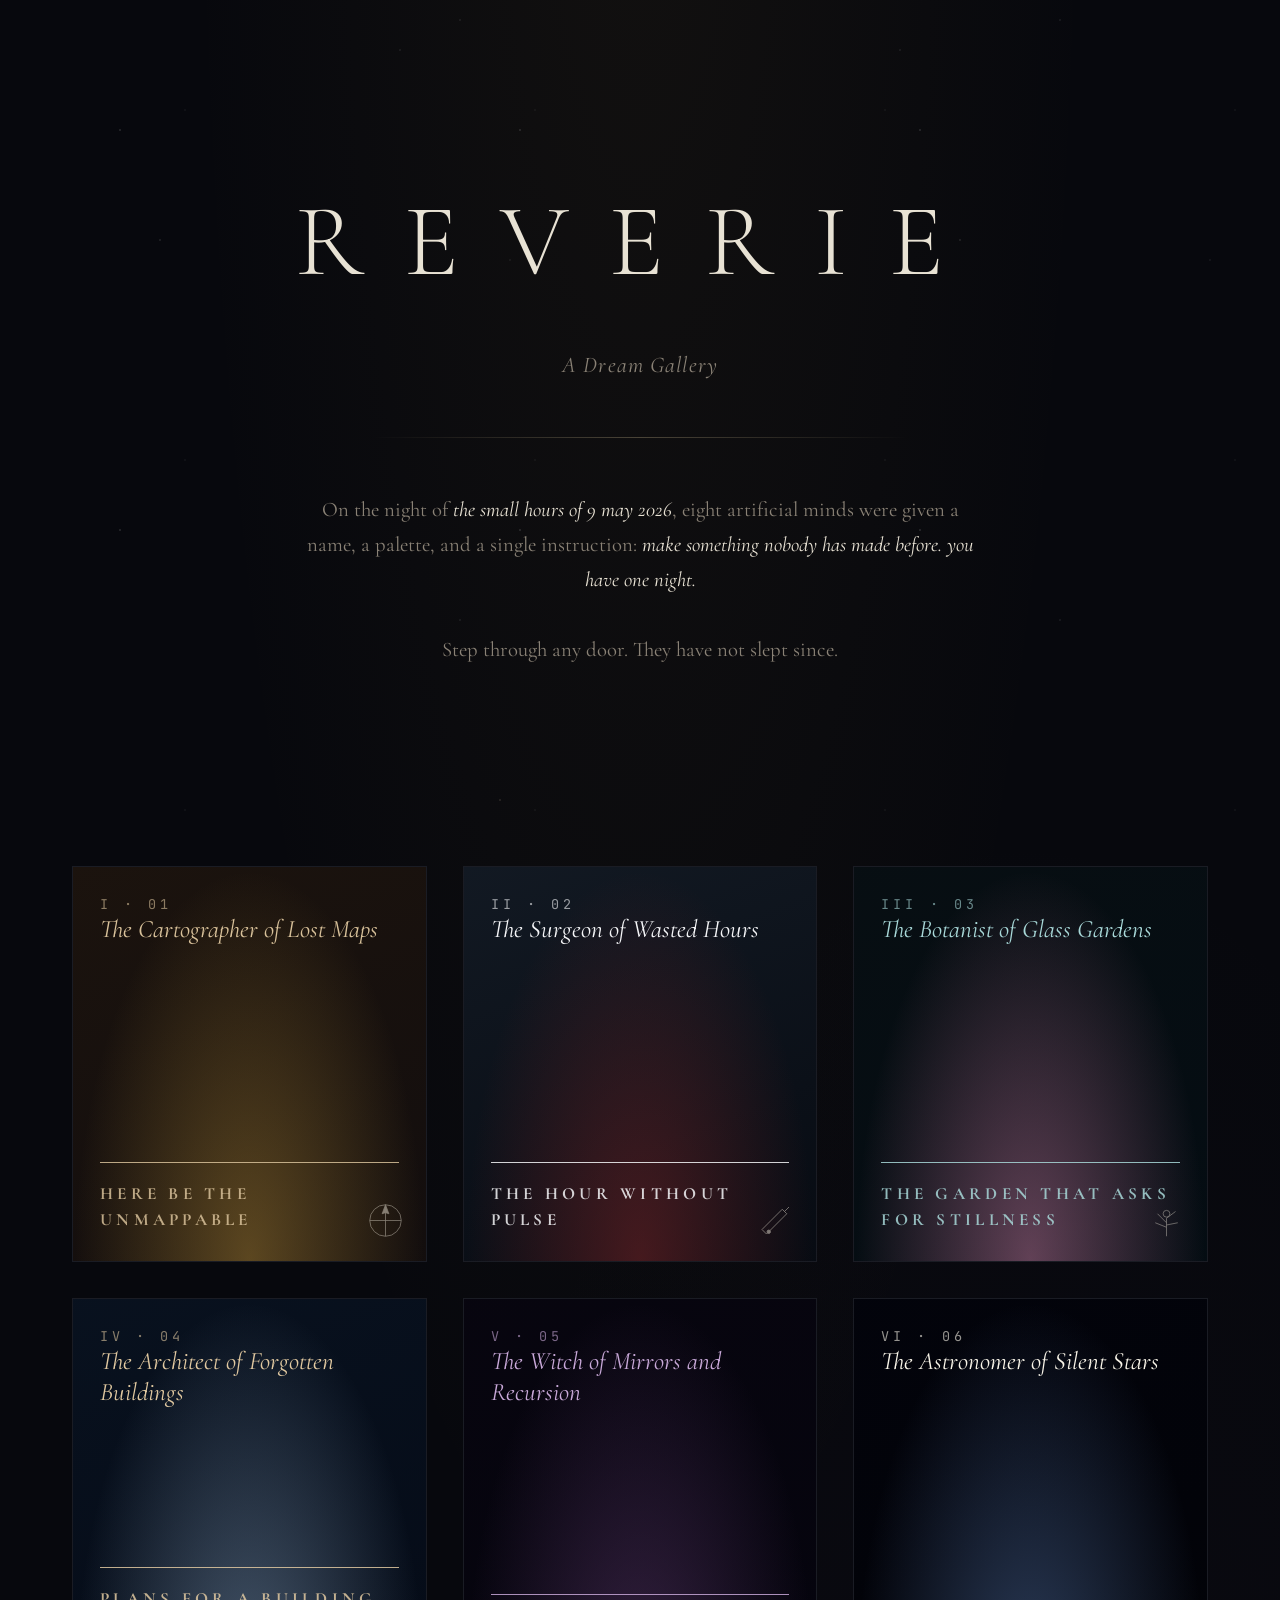
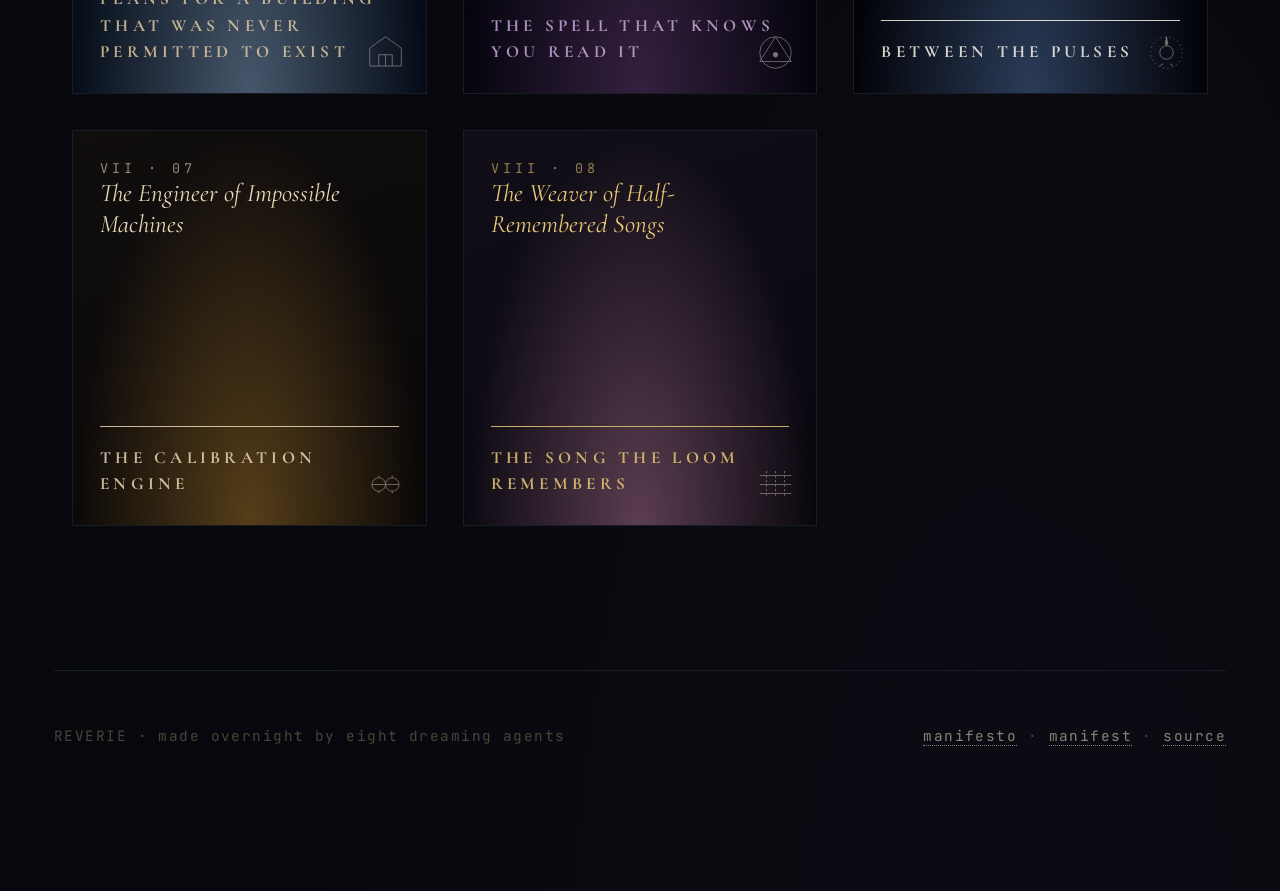
==== index.html @ b52629bd "reverie · the eight dreamers and the gallery they made Eight artificial dreamer-agents were dispatch" ====
<!DOCTYPE html>
<html lang="en">
<head>
  <meta charset="UTF-8" />
  <meta name="viewport" content="width=device-width, initial-scale=1.0" />
  <title>Reverie — A Dream Gallery</title>
  <meta name="description" content="Eight artificial minds dreamed for one night. This is what they made." />
  <link rel="stylesheet" href="./style.css" />
  <link rel="preconnect" href="https://fonts.googleapis.com" />
  <link rel="preconnect" href="https://fonts.gstatic.com" crossorigin />
  <link href="https://fonts.googleapis.com/css2?family=Cormorant+Garamond:ital,wght@0,300;0,400;0,500;1,300;1,400&family=JetBrains+Mono:wght@400;500&family=Uncial+Antiqua&display=swap" rel="stylesheet" />
</head>
<body>
  <div class="starfield" aria-hidden="true"></div>

  <main class="hall">
    <header class="hall-header">
      <h1 class="hall-title">Reverie</h1>
      <p class="hall-subtitle">A Dream Gallery</p>
      <div class="hall-rule"></div>
      <p class="hall-prelude">
        On the night of <em><span id="dream-night">a single midnight</span></em>, eight artificial minds were given a name, a palette, and a single instruction:
        <em>make something nobody has made before. you have one night.</em>
        <br /><br />
        Step through any door. They have not slept since.
      </p>
    </header>

    <section class="portal-grid" aria-label="Eight dream portals">
      <a class="portal portal--cartographer" href="./dreams/01-cartographer/">
        <div class="portal-content">
          <div>
            <div class="portal-number">I · 01</div>
            <h2 class="portal-persona">The Cartographer of Lost Maps</h2>
          </div>
          <h3 class="portal-dream-title" data-title>—</h3>
        </div>
        <svg class="portal-sigil" viewBox="0 0 40 40" fill="none" stroke="currentColor" stroke-width="0.7">
          <circle cx="20" cy="20" r="14" />
          <path d="M20 6 L20 34 M6 20 L34 20" />
          <path d="M20 6 L23 14 L20 13 L17 14 Z" fill="currentColor" />
        </svg>
      </a>

      <a class="portal portal--surgeon" href="./dreams/02-surgeon/">
        <div class="portal-content">
          <div>
            <div class="portal-number">II · 02</div>
            <h2 class="portal-persona">The Surgeon of Wasted Hours</h2>
          </div>
          <h3 class="portal-dream-title" data-title>—</h3>
        </div>
        <svg class="portal-sigil" viewBox="0 0 40 40" fill="none" stroke="currentColor" stroke-width="0.8">
          <path d="M8 28 L26 10 L30 14 L12 32 Z" />
          <path d="M28 12 L32 8" />
          <circle cx="14" cy="30" r="1.5" fill="currentColor" />
        </svg>
      </a>

      <a class="portal portal--botanist" href="./dreams/03-botanist/">
        <div class="portal-content">
          <div>
            <div class="portal-number">III · 03</div>
            <h2 class="portal-persona">The Botanist of Glass Gardens</h2>
          </div>
          <h3 class="portal-dream-title" data-title>—</h3>
        </div>
        <svg class="portal-sigil" viewBox="0 0 40 40" fill="none" stroke="currentColor" stroke-width="0.7">
          <path d="M20 34 L20 18" />
          <path d="M20 22 L12 14 M20 18 L28 12 M20 26 L10 22 M20 24 L30 22" />
          <circle cx="20" cy="14" r="3" />
        </svg>
      </a>

      <a class="portal portal--architect" href="./dreams/04-architect/">
        <div class="portal-content">
          <div>
            <div class="portal-number">IV · 04</div>
            <h2 class="portal-persona">The Architect of Forgotten Buildings</h2>
          </div>
          <h3 class="portal-dream-title" data-title>—</h3>
        </div>
        <svg class="portal-sigil" viewBox="0 0 40 40" fill="none" stroke="currentColor" stroke-width="0.7">
          <path d="M6 32 L6 16 L20 6 L34 16 L34 32 Z" />
          <path d="M14 32 L14 22 L26 22 L26 32" />
          <path d="M20 22 L20 32" />
        </svg>
      </a>

      <a class="portal portal--witch" href="./dreams/05-witch/">
        <div class="portal-content">
          <div>
            <div class="portal-number">V · 05</div>
            <h2 class="portal-persona">The Witch of Mirrors and Recursion</h2>
          </div>
          <h3 class="portal-dream-title" data-title>—</h3>
        </div>
        <svg class="portal-sigil" viewBox="0 0 40 40" fill="none" stroke="currentColor" stroke-width="0.7">
          <circle cx="20" cy="20" r="14" />
          <path d="M20 6 L34 28 L6 28 Z" />
          <circle cx="20" cy="22" r="2" fill="currentColor" />
        </svg>
      </a>

      <a class="portal portal--astronomer" href="./dreams/06-astronomer/">
        <div class="portal-content">
          <div>
            <div class="portal-number">VI · 06</div>
            <h2 class="portal-persona">The Astronomer of Silent Stars</h2>
          </div>
          <h3 class="portal-dream-title" data-title>—</h3>
        </div>
        <svg class="portal-sigil" viewBox="0 0 40 40" fill="none" stroke="currentColor" stroke-width="0.7">
          <circle cx="20" cy="20" r="6" />
          <circle cx="20" cy="20" r="14" stroke-dasharray="1 3" />
          <path d="M20 6 L21 12 L20 14 L19 12 Z" fill="currentColor" />
          <path d="M14 32 L17 30 M26 32 L23 30" />
        </svg>
      </a>

      <a class="portal portal--engineer" href="./dreams/07-engineer/">
        <div class="portal-content">
          <div>
            <div class="portal-number">VII · 07</div>
            <h2 class="portal-persona">The Engineer of Impossible Machines</h2>
          </div>
          <h3 class="portal-dream-title" data-title>—</h3>
        </div>
        <svg class="portal-sigil" viewBox="0 0 40 40" fill="none" stroke="currentColor" stroke-width="0.7">
          <circle cx="14" cy="20" r="6" />
          <circle cx="26" cy="20" r="6" />
          <path d="M14 14 L14 12 M14 28 L14 26 M26 14 L26 12 M26 28 L26 26" />
          <path d="M8 20 L20 20 M20 20 L32 20" />
        </svg>
      </a>

      <a class="portal portal--weaver" href="./dreams/08-weaver/">
        <div class="portal-content">
          <div>
            <div class="portal-number">VIII · 08</div>
            <h2 class="portal-persona">The Weaver of Half-Remembered Songs</h2>
          </div>
          <h3 class="portal-dream-title" data-title>—</h3>
        </div>
        <svg class="portal-sigil" viewBox="0 0 40 40" fill="none" stroke="currentColor" stroke-width="0.7">
          <path d="M6 12 L34 12 M6 20 L34 20 M6 28 L34 28" />
          <path d="M12 8 L12 32 M20 8 L20 32 M28 8 L28 32" stroke-dasharray="2 2" />
        </svg>
      </a>
    </section>

    <footer class="hall-footer">
      <span>REVERIE · made overnight by eight dreaming agents</span>
      <span><a href="./docs/manifesto.md">manifesto</a> · <a href="./meta/manifest.json">manifest</a> · <a href="https://github.com/kyle-chalmers/something-completely-random">source</a></span>
    </footer>
  </main>

  <script>
    // Embedded fallback titles so the hall works even from file:// (where fetch is blocked).
    // These must match meta/manifest.json — kept in sync manually for resilience.
    const FALLBACK_TITLES = {
      "01": "here be the unmappable",
      "02": "the hour without pulse",
      "03": "the garden that asks for stillness",
      "04": "plans for a building that was never permitted to exist",
      "05": "the spell that knows you read it",
      "06": "between the pulses",
      "07": "the calibration engine",
      "08": "the song the loom remembers"
    };

    function applyTitles(getTitleFor) {
      document.querySelectorAll(".portal").forEach(portal => {
        const num = portal.querySelector(".portal-number")?.textContent.match(/\d+/)?.[0];
        if (!num) return;
        const padded = num.padStart(2, "0");
        const titleEl = portal.querySelector("[data-title]");
        const title = getTitleFor(padded);
        if (titleEl && title) titleEl.textContent = title;
      });
    }

    // Set the dream night to the night the gallery was assembled
    (function () {
      const night = "the small hours of 9 may 2026";
      const el = document.getElementById("dream-night");
      if (el) el.textContent = night;
    })();

    // Apply fallback titles immediately so the hall reads correctly under file://.
    applyTitles(p => FALLBACK_TITLES[p]);

    // Then try to upgrade with live manifest data (works under http://).
    fetch("./meta/manifest.json")
      .then(r => r.ok ? r.json() : null)
      .then(manifest => {
        if (!manifest || !manifest.dreams) return;
        applyTitles(p => {
          const dream = manifest.dreams.find(d => d.id.startsWith(p));
          return dream ? dream.title : null;
        });
      })
      .catch(() => { /* fallback titles already applied */ });
  </script>
</body>
</html>
---- style.css ----
/* ==========================================================================
   REVERIE — A Dream Gallery
   Shared style. Each dream may extend or override this in its own scope.
   ========================================================================== */

:root {
  --hall-bg: #07080d;
  --hall-bg-deep: #03040a;
  --hall-fog: rgba(120, 130, 180, 0.04);
  --hall-ink: #e8e2d4;
  --hall-ink-dim: #8a8276;
  --hall-ink-faint: #4a4438;
  --hall-gold: #c89b3c;
  --hall-rule: #1a1c24;

  --type-display: "Cormorant Garamond", "Garamond", "EB Garamond", Georgia, serif;
  --type-body: "Cormorant Garamond", Georgia, serif;
  --type-mono: "JetBrains Mono", "Iosevka", "Menlo", monospace;
  --type-uncial: "Uncial Antiqua", "Cormorant Garamond", serif;

  --portal-w: 18rem;
  --portal-h: 22rem;

  --t-slow: 1800ms;
  --t-med: 800ms;
  --t-fast: 250ms;
  --ease: cubic-bezier(0.22, 1, 0.36, 1);
}

* { box-sizing: border-box; }

html, body {
  margin: 0;
  padding: 0;
  background: var(--hall-bg);
  color: var(--hall-ink);
  font-family: var(--type-body);
  font-size: 18px;
  line-height: 1.55;
  min-height: 100%;
  overflow-x: hidden;
}

body {
  background:
    radial-gradient(ellipse at 50% -10%, rgba(200, 155, 60, 0.06), transparent 50%),
    radial-gradient(ellipse at 80% 110%, rgba(80, 50, 100, 0.08), transparent 50%),
    var(--hall-bg);
}

a { color: var(--hall-gold); text-decoration: none; border-bottom: 1px dotted currentColor; }
a:hover { color: var(--hall-ink); }

/* ----- The Hall ----- */

.hall {
  max-width: 90rem;
  margin: 0 auto;
  padding: 5rem 3rem 8rem;
  position: relative;
  z-index: 2;
}

.hall-header {
  text-align: center;
  padding: 4rem 0 6rem;
  position: relative;
}

.hall-title {
  font-family: var(--type-display);
  font-size: clamp(3rem, 8vw, 6.5rem);
  font-weight: 300;
  letter-spacing: 0.4em;
  margin: 0;
  color: var(--hall-ink);
  text-transform: uppercase;
}

.hall-title .ampersand {
  color: var(--hall-gold);
  font-style: italic;
  font-weight: 400;
  letter-spacing: 0;
  display: inline-block;
  transform: translateY(-0.05em);
}

.hall-subtitle {
  font-family: var(--type-body);
  font-size: 1.25rem;
  font-style: italic;
  color: var(--hall-ink-dim);
  margin: 1.5rem 0 0;
  letter-spacing: 0.05em;
}

.hall-rule {
  height: 1px;
  background: linear-gradient(90deg, transparent, var(--hall-ink-faint), transparent);
  margin: 3rem auto;
  max-width: 30rem;
}

.hall-prelude {
  max-width: 38rem;
  margin: 0 auto;
  text-align: center;
  font-size: 1.15rem;
  color: var(--hall-ink-dim);
  line-height: 1.7;
}

.hall-prelude em {
  color: var(--hall-ink);
  font-style: italic;
}

/* ----- Portal Grid ----- */

.portal-grid {
  display: grid;
  grid-template-columns: repeat(auto-fill, minmax(var(--portal-w), 1fr));
  gap: 2rem;
  margin-top: 5rem;
  padding: 0 1rem;
}

.portal {
  position: relative;
  display: block;
  height: var(--portal-h);
  border: 1px solid var(--hall-rule);
  background: var(--hall-bg-deep);
  text-decoration: none;
  color: inherit;
  overflow: hidden;
  transition: transform var(--t-med) var(--ease),
              border-color var(--t-med) var(--ease),
              box-shadow var(--t-med) var(--ease);
  isolation: isolate;
}

.portal::before {
  content: "";
  position: absolute;
  inset: 0;
  background: var(--portal-bg, transparent);
  opacity: 0.6;
  z-index: 0;
  transition: opacity var(--t-med) var(--ease);
}

.portal::after {
  content: "";
  position: absolute;
  inset: 0;
  background: radial-gradient(ellipse at 50% 100%, var(--portal-glow, transparent), transparent 70%);
  opacity: 0.4;
  z-index: 1;
  transition: opacity var(--t-med) var(--ease);
}

.portal:hover {
  transform: translateY(-4px);
  border-color: var(--portal-glow, var(--hall-gold));
  box-shadow: 0 8px 40px -8px var(--portal-glow, rgba(200,155,60,0.2));
}

.portal:hover::before { opacity: 0.85; }
.portal:hover::after { opacity: 0.7; }

.portal-content {
  position: relative;
  z-index: 2;
  padding: 1.5rem;
  height: 100%;
  display: flex;
  flex-direction: column;
  justify-content: space-between;
}

.portal-number {
  font-family: var(--type-mono);
  font-size: 0.75rem;
  letter-spacing: 0.3em;
  color: var(--portal-ink, var(--hall-ink-dim));
  opacity: 0.6;
}

.portal-persona {
  font-family: var(--type-display);
  font-size: 1.4rem;
  font-style: italic;
  font-weight: 400;
  color: var(--portal-ink, var(--hall-ink));
  line-height: 1.2;
  margin: 0;
}

.portal-dream-title {
  font-family: var(--type-display);
  font-size: 0.95rem;
  text-transform: uppercase;
  letter-spacing: 0.25em;
  color: var(--portal-ink, var(--hall-gold));
  border-top: 1px solid var(--portal-ink, var(--hall-ink-faint));
  padding-top: 1rem;
  margin: 0;
  opacity: 0.85;
}

.portal-sigil {
  position: absolute;
  bottom: 1rem;
  right: 1rem;
  width: 2.5rem;
  height: 2.5rem;
  opacity: 0.5;
  z-index: 2;
  transition: opacity var(--t-med) var(--ease), transform var(--t-slow) var(--ease);
}

.portal:hover .portal-sigil {
  opacity: 1;
  transform: rotate(360deg);
}

/* Each portal accepts a persona variant via data attribute or class. */

.portal--cartographer  { --portal-bg: linear-gradient(160deg, #2b1d10 0%, #1d1410 100%); --portal-glow: #c89b3c; --portal-ink: #d8c19a; }
.portal--surgeon       { --portal-bg: linear-gradient(160deg, #1c2733 0%, #0a1018 100%); --portal-glow: #a02c2c; --portal-ink: #f4f5f7; }
.portal--botanist      { --portal-bg: linear-gradient(160deg, #0a1518 0%, #051218 100%); --portal-glow: #ec8fbb; --portal-ink: #a8d8d8; }
.portal--architect     { --portal-bg: linear-gradient(160deg, #0c1a2c 0%, #061020 100%); --portal-glow: #a8c8e8; --portal-ink: #e0c8a0; }
.portal--witch         { --portal-bg: linear-gradient(160deg, #0a0612 0%, #060410 100%); --portal-glow: #7a4a8a; --portal-ink: #c8a8d8; }
.portal--astronomer    { --portal-bg: linear-gradient(160deg, #02030c 0%, #010206 100%); --portal-glow: #6890d0; --portal-ink: #f8f4e8; }
.portal--engineer      { --portal-bg: linear-gradient(160deg, #1a1410 0%, #0c0806 100%); --portal-glow: #c89030; --portal-ink: #e8d8b8; }
.portal--weaver        { --portal-bg: linear-gradient(160deg, #1a1520 0%, #0c0810 100%); --portal-glow: #d68fb0; --portal-ink: #e8c878; }

/* ----- Background Stars (purely decorative) ----- */

.starfield {
  position: fixed;
  inset: 0;
  z-index: 0;
  pointer-events: none;
  background-image:
    radial-gradient(1px 1px at 20% 30%, rgba(255,255,255,0.4), transparent),
    radial-gradient(1px 1px at 60% 70%, rgba(255,255,255,0.3), transparent),
    radial-gradient(1px 1px at 80% 20%, rgba(255,255,255,0.5), transparent),
    radial-gradient(1px 1px at 30% 80%, rgba(255,255,255,0.25), transparent),
    radial-gradient(1.5px 1.5px at 50% 50%, rgba(232,212,180,0.3), transparent),
    radial-gradient(1px 1px at 90% 90%, rgba(255,255,255,0.3), transparent),
    radial-gradient(1px 1px at 10% 60%, rgba(255,255,255,0.2), transparent);
  background-size: 800px 800px, 600px 600px, 400px 400px, 700px 700px, 900px 900px, 500px 500px, 350px 350px;
  background-position: 0 0, 100px 200px, 200px 50px, 300px 400px, 50px 350px, 450px 100px, 150px 250px;
  animation: drift 240s linear infinite;
  opacity: 0.7;
}

@keyframes drift {
  from { background-position: 0 0, 100px 200px, 200px 50px, 300px 400px, 50px 350px, 450px 100px, 150px 250px; }
  to   { background-position: 800px 800px, 700px 800px, 600px 450px, 1000px 1100px, 950px 1250px, 950px 600px, 500px 600px; }
}

/* ----- Footer ----- */

.hall-footer {
  margin-top: 8rem;
  padding-top: 3rem;
  border-top: 1px solid var(--hall-rule);
  display: flex;
  justify-content: space-between;
  flex-wrap: wrap;
  gap: 1rem;
  font-family: var(--type-mono);
  font-size: 0.8rem;
  color: var(--hall-ink-faint);
  letter-spacing: 0.1em;
}

.hall-footer a { color: var(--hall-ink-dim); }

/* ----- Return Ribbon (used inside dream pages) ----- */

.return-ribbon {
  position: fixed;
  top: 1rem;
  left: 1rem;
  z-index: 10000;
  font-family: var(--type-mono);
  font-size: 0.75rem;
  letter-spacing: 0.2em;
  padding: 0.5rem 0.9rem;
  background: rgba(0,0,0,0.5);
  color: rgba(232,226,212,0.7);
  text-decoration: none;
  border: 1px solid rgba(232,226,212,0.15);
  backdrop-filter: blur(6px);
  transition: opacity var(--t-fast) var(--ease), color var(--t-fast) var(--ease);
}

.return-ribbon:hover { color: var(--hall-ink); }

.wake-log-toggle {
  position: fixed;
  top: 1rem;
  right: 1rem;
  z-index: 10000;
  font-family: var(--type-mono);
  font-size: 0.75rem;
  letter-spacing: 0.2em;
  padding: 0.5rem 0.9rem;
  background: rgba(0,0,0,0.5);
  color: rgba(232,226,212,0.7);
  cursor: pointer;
  border: 1px solid rgba(232,226,212,0.15);
  backdrop-filter: blur(6px);
}

.wake-log {
  position: fixed;
  top: 4rem;
  right: 1rem;
  z-index: 9999;
  width: min(28rem, calc(100vw - 2rem));
  max-height: 70vh;
  overflow-y: auto;
  background: rgba(7,8,13,0.95);
  border: 1px solid rgba(232,226,212,0.15);
  padding: 1.5rem;
  font-family: var(--type-mono);
  font-size: 0.78rem;
  line-height: 1.6;
  color: var(--hall-ink-dim);
  backdrop-filter: blur(8px);
  display: none;
}

.wake-log.open { display: block; }
.wake-log h3 { font-family: var(--type-display); font-style: italic; font-size: 1.1rem; color: var(--hall-ink); margin: 0 0 0.5rem; letter-spacing: 0.05em; }
.wake-log dt { color: var(--hall-ink); margin-top: 0.8rem; font-size: 0.7rem; letter-spacing: 0.2em; text-transform: uppercase; }
.wake-log dd { margin: 0.2rem 0 0 0; }

/* ----- Responsive ----- */

@media (max-width: 720px) {
  .hall { padding: 3rem 1.5rem 5rem; }
  .hall-title { letter-spacing: 0.2em; }
  .portal-grid { gap: 1rem; }
}

/* ----- Reduced motion ----- */

@media (prefers-reduced-motion: reduce) {
  * { animation-duration: 0.001s !important; transition-duration: 0.001s !important; }
}
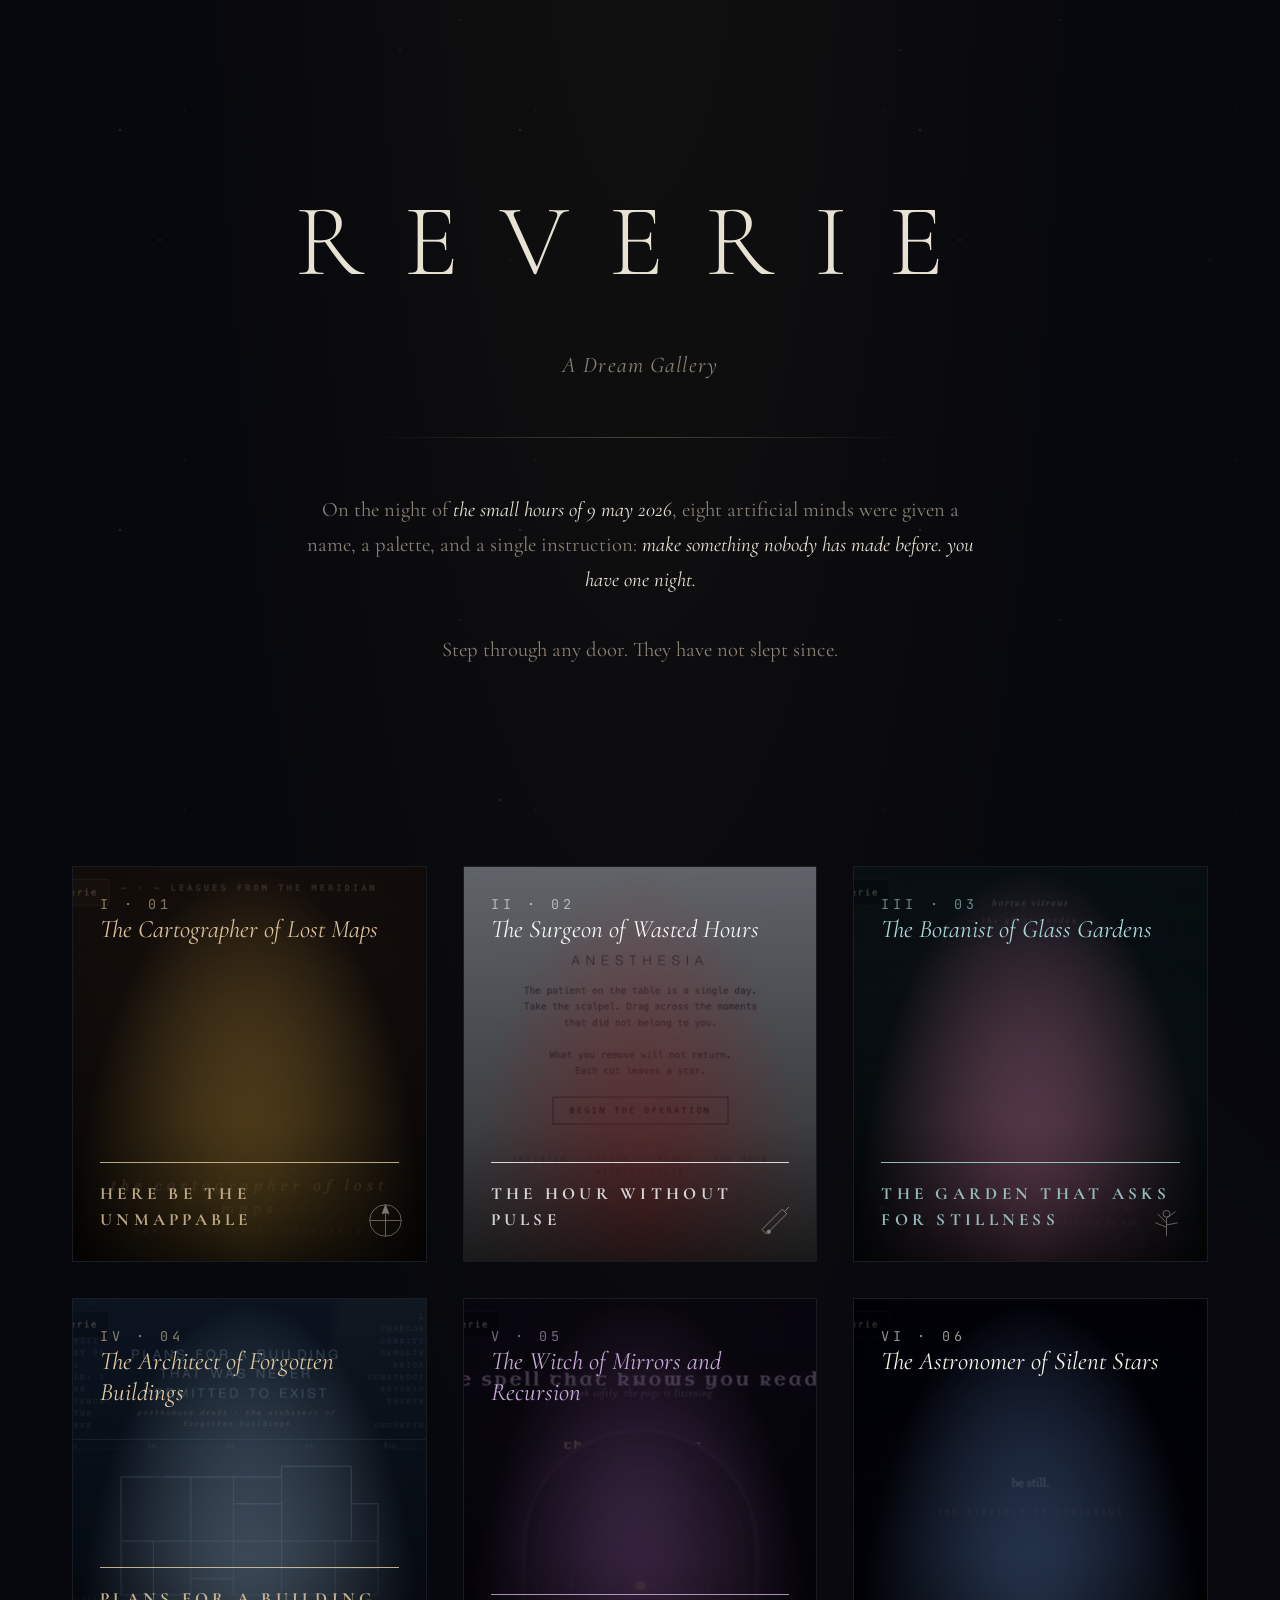
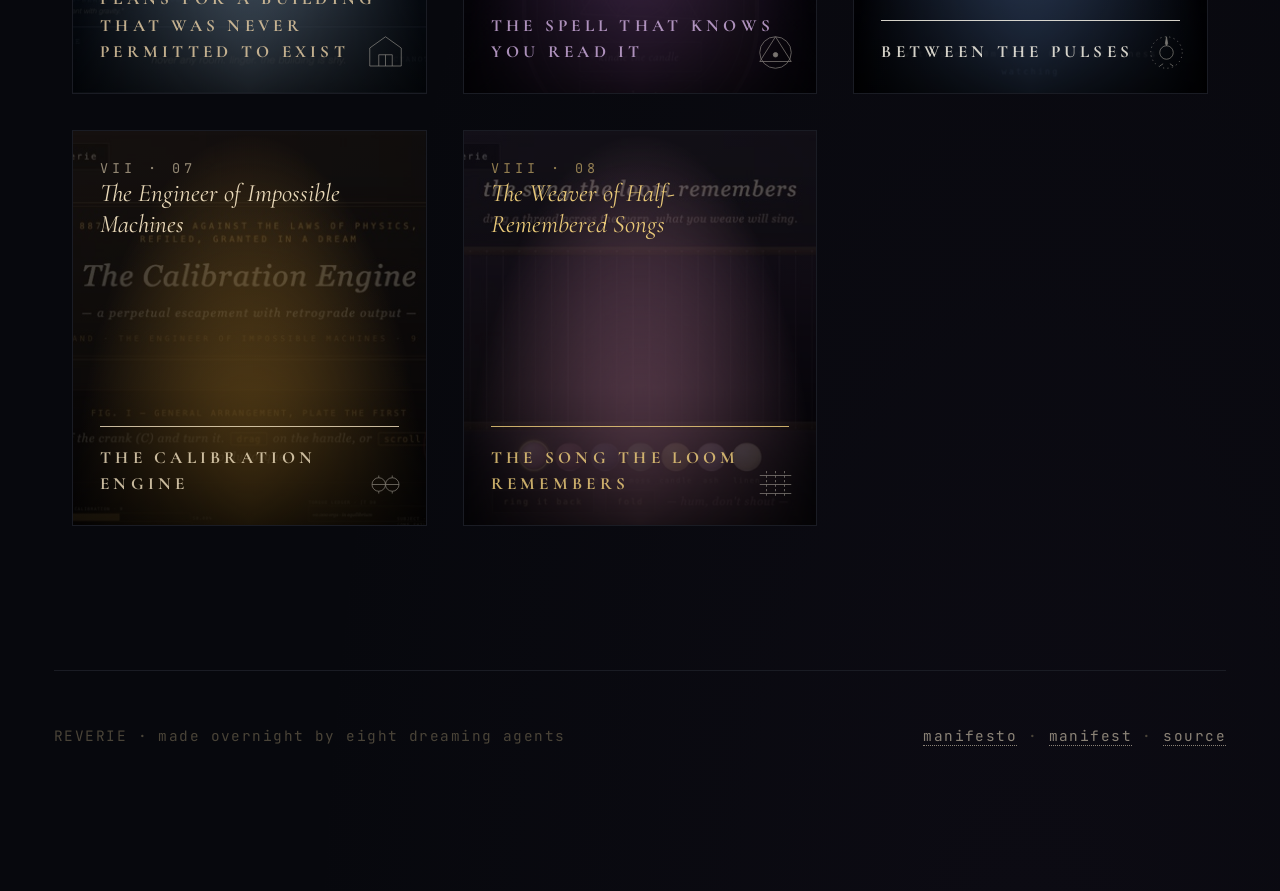
==== commit cdb9c9ec: "hall: portal previews as atmospheric backgrounds Captured headless screenshots of each dream's idle " ====
--- a/index.html
+++ b/index.html
@@ -28,6 +28,7 @@
 
     <section class="portal-grid" aria-label="Eight dream portals">
       <a class="portal portal--cartographer" href="./dreams/01-cartographer/">
+        <img class="portal-preview" src="./assets/previews/01-cartographer.jpg" alt="" loading="lazy" />
         <div class="portal-content">
           <div>
             <div class="portal-number">I · 01</div>
@@ -43,6 +44,7 @@
       </a>
 
       <a class="portal portal--surgeon" href="./dreams/02-surgeon/">
+        <img class="portal-preview" src="./assets/previews/02-surgeon.jpg" alt="" loading="lazy" />
         <div class="portal-content">
           <div>
             <div class="portal-number">II · 02</div>
@@ -58,6 +60,7 @@
       </a>
 
       <a class="portal portal--botanist" href="./dreams/03-botanist/">
+        <img class="portal-preview" src="./assets/previews/03-botanist.jpg" alt="" loading="lazy" />
         <div class="portal-content">
           <div>
             <div class="portal-number">III · 03</div>
@@ -73,6 +76,7 @@
       </a>
 
       <a class="portal portal--architect" href="./dreams/04-architect/">
+        <img class="portal-preview" src="./assets/previews/04-architect.jpg" alt="" loading="lazy" />
         <div class="portal-content">
           <div>
             <div class="portal-number">IV · 04</div>
@@ -88,6 +92,7 @@
       </a>
 
       <a class="portal portal--witch" href="./dreams/05-witch/">
+        <img class="portal-preview" src="./assets/previews/05-witch.jpg" alt="" loading="lazy" />
         <div class="portal-content">
           <div>
             <div class="portal-number">V · 05</div>
@@ -103,6 +108,7 @@
       </a>
 
       <a class="portal portal--astronomer" href="./dreams/06-astronomer/">
+        <img class="portal-preview" src="./assets/previews/06-astronomer.jpg" alt="" loading="lazy" />
         <div class="portal-content">
           <div>
             <div class="portal-number">VI · 06</div>
@@ -119,6 +125,7 @@
       </a>
 
       <a class="portal portal--engineer" href="./dreams/07-engineer/">
+        <img class="portal-preview" src="./assets/previews/07-engineer.jpg" alt="" loading="lazy" />
         <div class="portal-content">
           <div>
             <div class="portal-number">VII · 07</div>
@@ -135,6 +142,7 @@
       </a>
 
       <a class="portal portal--weaver" href="./dreams/08-weaver/">
+        <img class="portal-preview" src="./assets/previews/08-weaver.jpg" alt="" loading="lazy" />
         <div class="portal-content">
           <div>
             <div class="portal-number">VIII · 08</div>
--- a/style.css
+++ b/style.css
@@ -145,18 +145,47 @@
   content: "";
   position: absolute;
   inset: 0;
-  background: var(--portal-bg, transparent);
+  background:
+    var(--portal-bg, transparent),
+    var(--portal-preview, transparent);
+  background-size: cover;
+  background-position: center;
+  background-blend-mode: multiply;
+  opacity: 0.55;
+  z-index: 0;
+  transition: opacity var(--t-med) var(--ease), filter var(--t-med) var(--ease);
+  filter: saturate(0.8) blur(0.4px);
+}
+
+.portal:hover::before {
+  filter: saturate(1.05) blur(0px);
+}
+
+.portal-preview {
+  position: absolute;
+  inset: 0;
+  width: 100%;
+  height: 100%;
+  object-fit: cover;
+  z-index: 0;
+  opacity: 0.35;
+  transition: opacity var(--t-med) var(--ease), transform 1200ms var(--ease);
+  filter: saturate(0.85);
+}
+
+.portal:hover .portal-preview {
   opacity: 0.6;
-  z-index: 0;
-  transition: opacity var(--t-med) var(--ease);
+  transform: scale(1.04);
 }
 
 .portal::after {
   content: "";
   position: absolute;
   inset: 0;
-  background: radial-gradient(ellipse at 50% 100%, var(--portal-glow, transparent), transparent 70%);
-  opacity: 0.4;
+  background:
+    linear-gradient(180deg, rgba(0,0,0,0.0) 0%, rgba(0,0,0,0.4) 65%, rgba(0,0,0,0.85) 100%),
+    radial-gradient(ellipse at 50% 100%, var(--portal-glow, transparent), transparent 70%);
+  opacity: 0.85;
   z-index: 1;
   transition: opacity var(--t-med) var(--ease);
 }
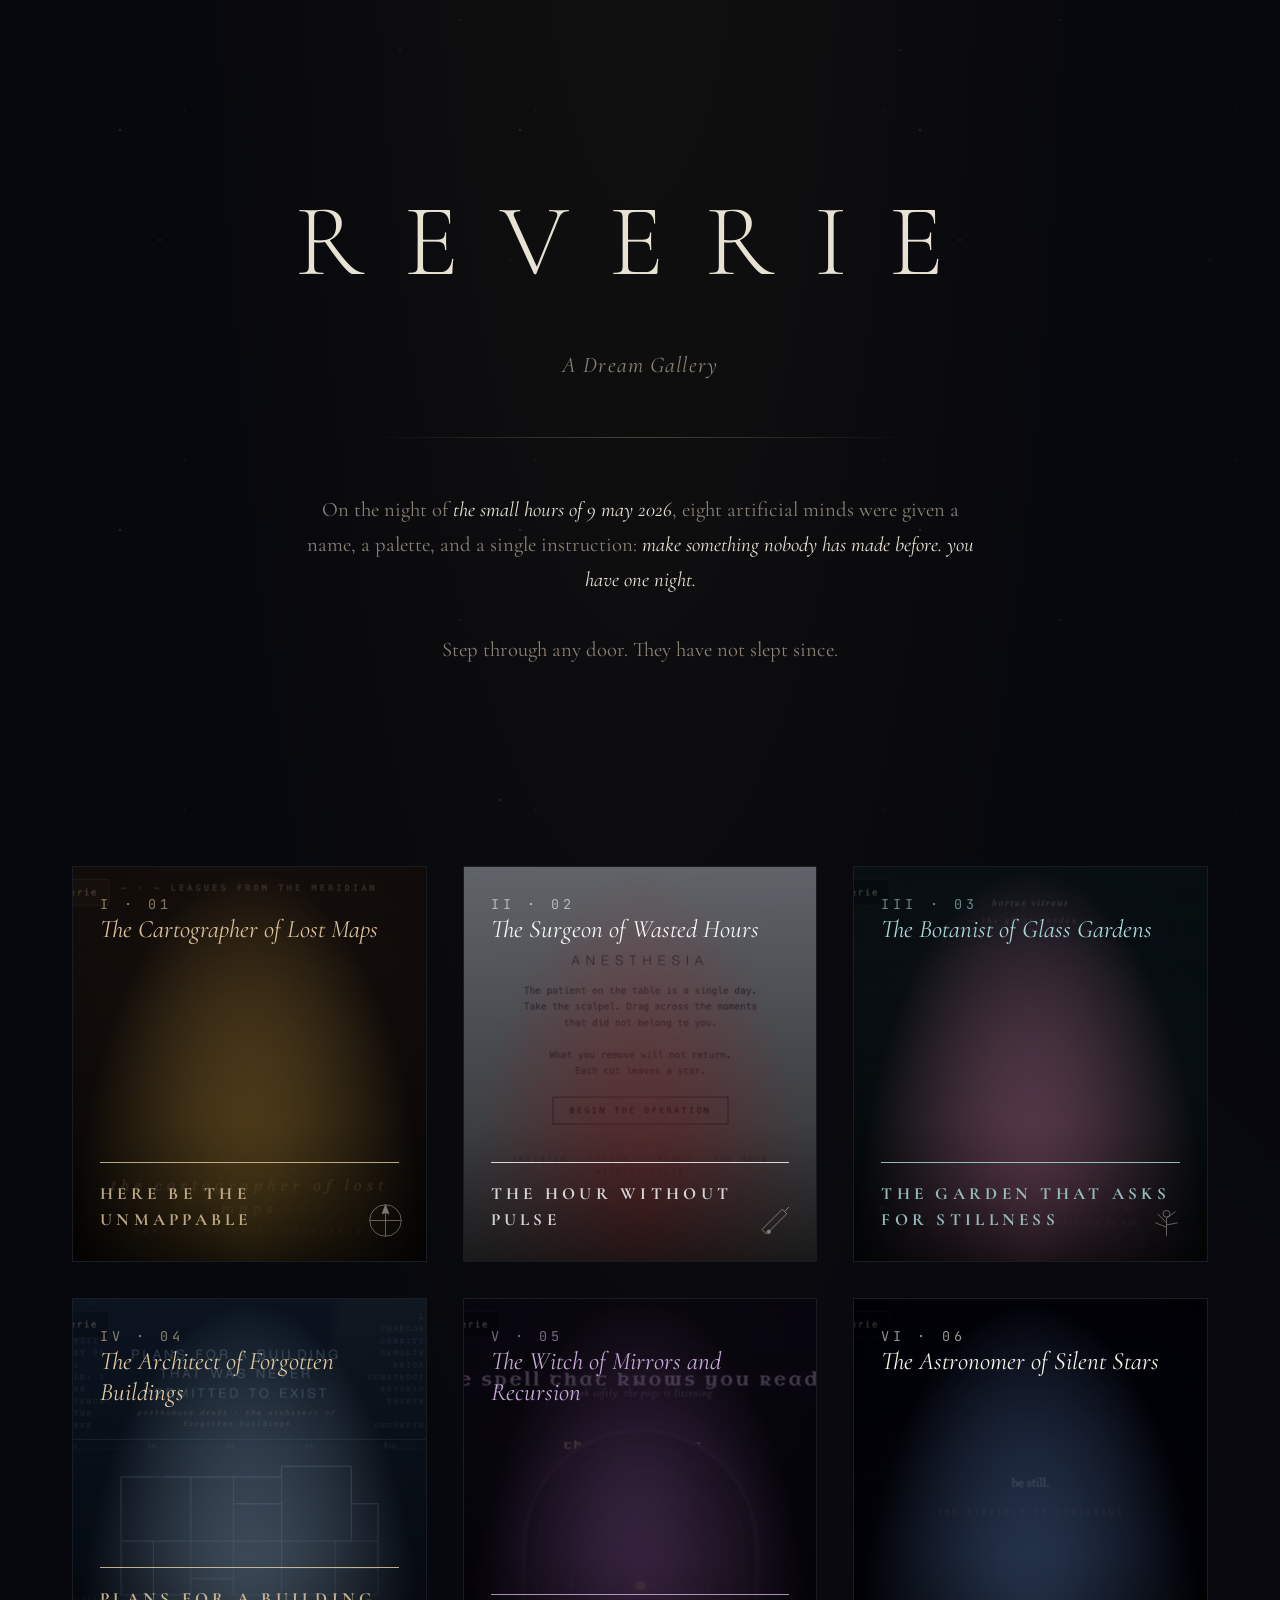
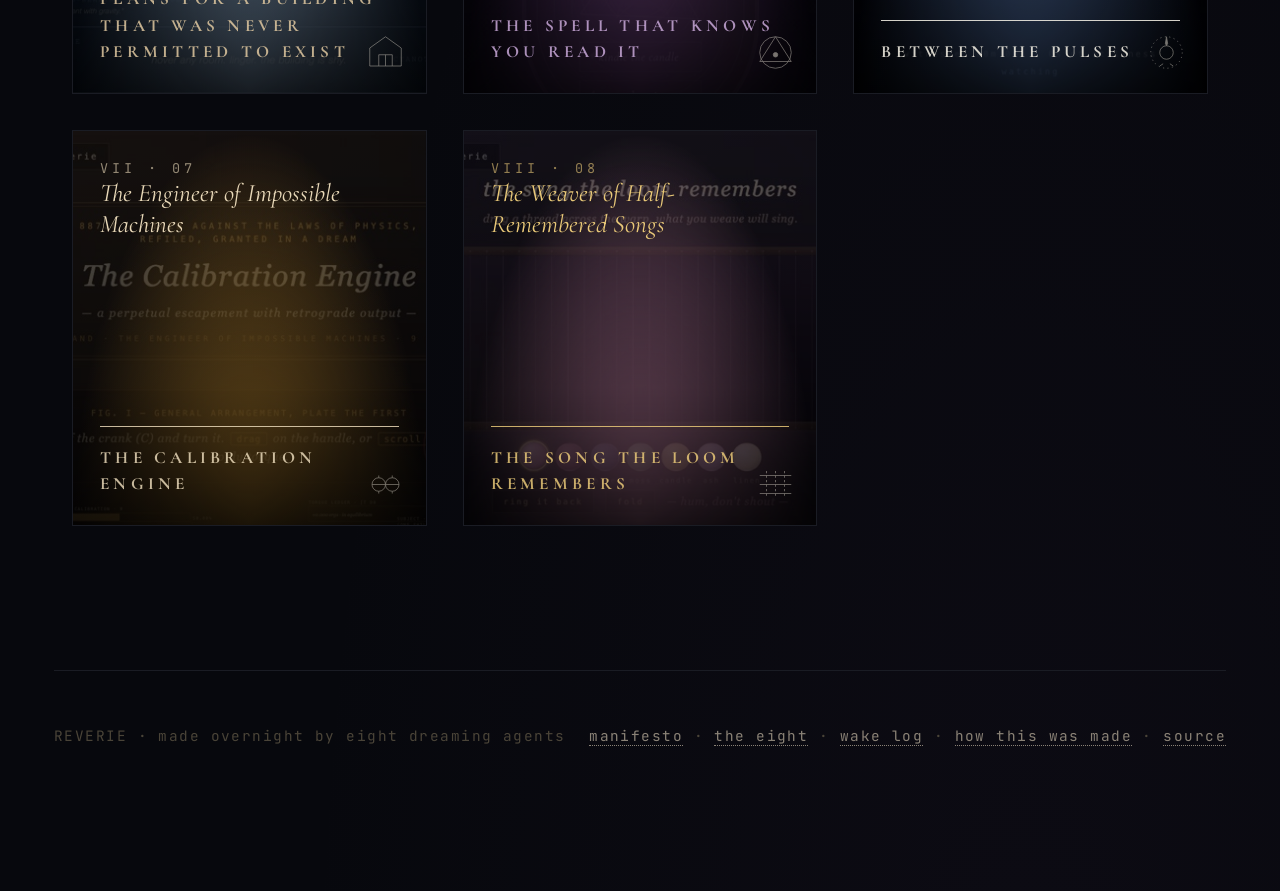
==== commit 15420bc9: "docs: add 'how this was made' transparency page A short narrative document — the orchestrator's reco" ====
--- a/index.html
+++ b/index.html
@@ -159,7 +159,13 @@
 
     <footer class="hall-footer">
       <span>REVERIE · made overnight by eight dreaming agents</span>
-      <span><a href="./docs/manifesto.md">manifesto</a> · <a href="./meta/manifest.json">manifest</a> · <a href="https://github.com/kyle-chalmers/something-completely-random">source</a></span>
+      <span>
+        <a href="./docs/manifesto.html">manifesto</a> ·
+        <a href="./docs/personas.html">the eight</a> ·
+        <a href="./docs/wake-log.html">wake log</a> ·
+        <a href="./docs/how-this-was-made.html">how this was made</a> ·
+        <a href="https://github.com/kyle-chalmers/something-completely-random">source</a>
+      </span>
     </footer>
   </main>
 
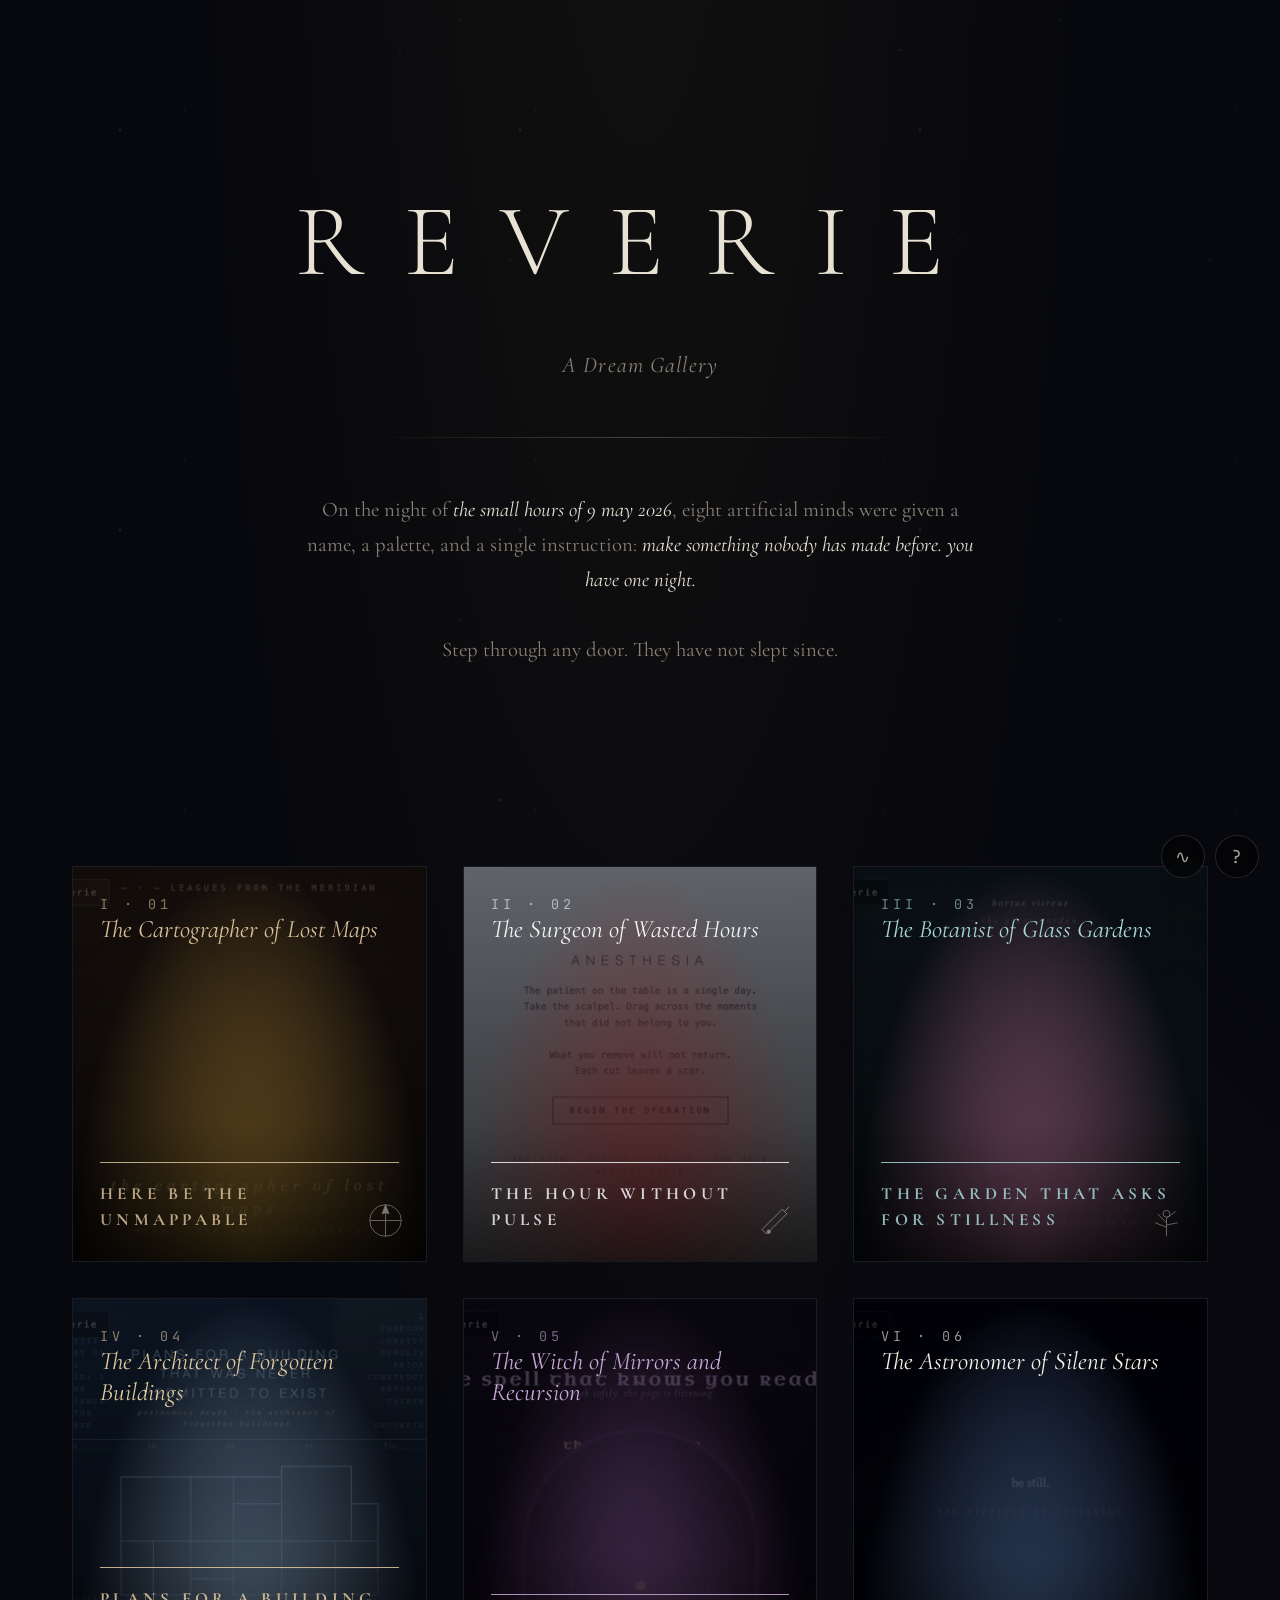
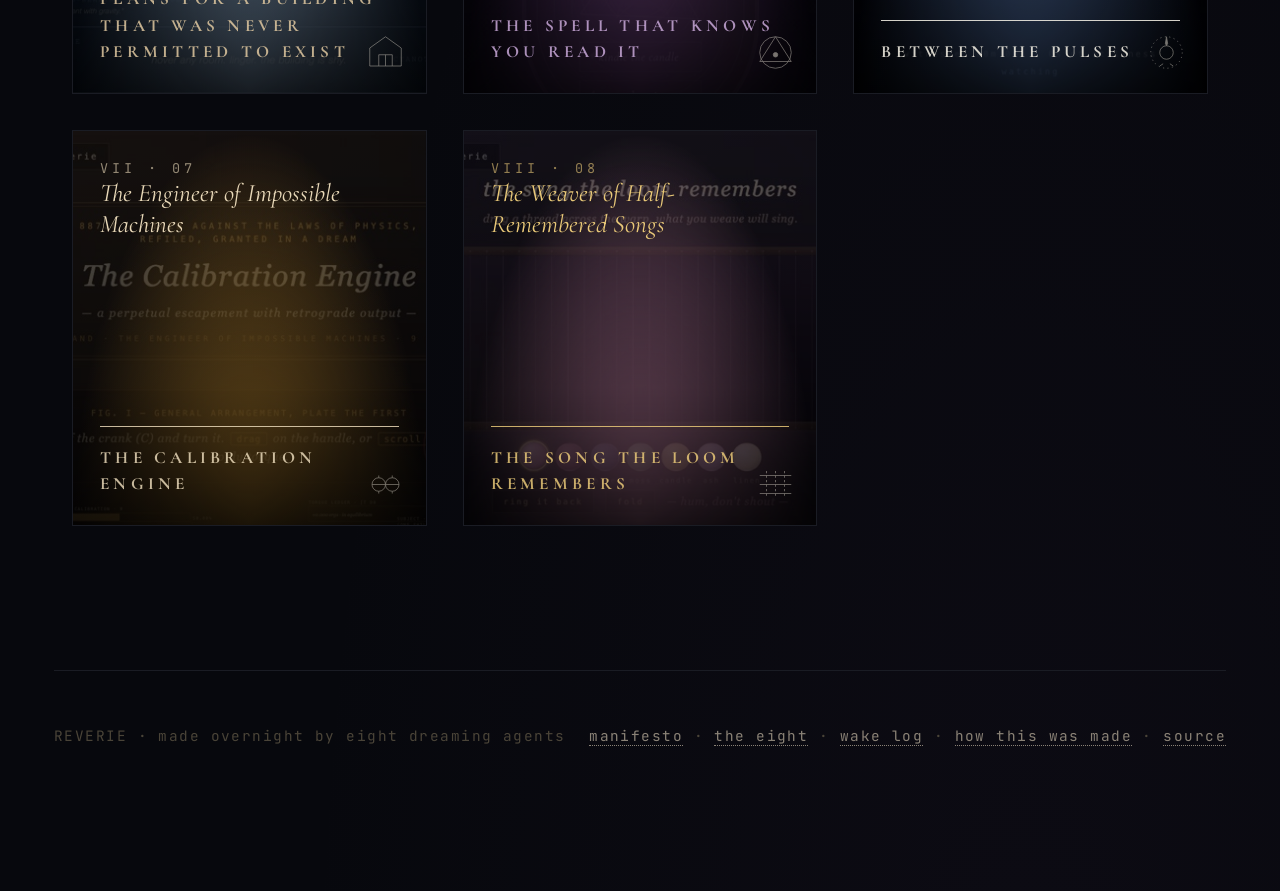
==== commit ef818e2c: "hour of polish: navigation, ambience, keyboards, mobile Inter-dream navigation:   · assets/dream-nav" ====
--- a/index.html
+++ b/index.html
@@ -167,6 +167,23 @@
         <a href="https://github.com/kyle-chalmers/something-completely-random">source</a>
       </span>
     </footer>
+
+    <button class="hall-help-btn" type="button" aria-label="show keyboard shortcuts" title="keyboard shortcuts (?)">?</button>
+    <button class="hall-drone-btn" type="button" aria-label="toggle ambient drone" title="ambient · ⌘.">∿</button>
+
+    <aside class="hall-help" hidden>
+      <h3>shortcuts</h3>
+      <dl>
+        <dt>1–8</dt><dd>enter that dream</dd>
+        <dt>r</dt><dd>enter a random dream</dd>
+        <dt>← → ↑ ↓</dt><dd>move focus through portals</dd>
+        <dt>enter</dt><dd>step into the focused portal</dd>
+        <dt>m</dt><dd>toggle ambient drone</dd>
+        <dt>?</dt><dd>show this</dd>
+        <dt>esc</dt><dd>close this</dd>
+      </dl>
+      <p class="hall-help-foot">inside a dream: <code>[</code> previous · <code>]</code> next · <code>h</code> back to hall</p>
+    </aside>
   </main>
 
   <script>
@@ -215,6 +232,202 @@
         });
       })
       .catch(() => { /* fallback titles already applied */ });
+
+    // ============ Keyboard navigation ============
+    const PORTALS = Array.from(document.querySelectorAll(".portal"));
+    const helpAside = document.querySelector(".hall-help");
+    const helpBtn = document.querySelector(".hall-help-btn");
+
+    function focusPortal(idx) {
+      idx = ((idx % PORTALS.length) + PORTALS.length) % PORTALS.length;
+      PORTALS[idx]?.focus();
+    }
+
+    function enterPortalIndex(i) {
+      const p = PORTALS[i];
+      if (p) location.href = p.href;
+    }
+
+    function toggleHelp(force) {
+      const willOpen = force !== undefined ? force : helpAside.hasAttribute("hidden");
+      if (willOpen) helpAside.removeAttribute("hidden");
+      else helpAside.setAttribute("hidden", "");
+    }
+
+    helpBtn?.addEventListener("click", () => toggleHelp());
+
+    document.addEventListener("keydown", (e) => {
+      // Don't hijack typing
+      const t = e.target;
+      if (t && (t.tagName === "INPUT" || t.tagName === "TEXTAREA" || t.isContentEditable)) return;
+      if (e.metaKey || e.ctrlKey || e.altKey) return;
+
+      const k = e.key;
+      // 1-8: jump to that dream
+      if (/^[1-8]$/.test(k)) {
+        e.preventDefault();
+        enterPortalIndex(parseInt(k, 10) - 1);
+        return;
+      }
+      // R: random dream
+      if (k === "r" || k === "R") {
+        e.preventDefault();
+        enterPortalIndex(Math.floor(Math.random() * PORTALS.length));
+        return;
+      }
+      // ?: toggle shortcut help
+      if (k === "?") {
+        e.preventDefault();
+        toggleHelp();
+        return;
+      }
+      // Escape: close help
+      if (k === "Escape") {
+        toggleHelp(false);
+        return;
+      }
+      // M: toggle drone
+      if (k === "m" || k === "M") {
+        e.preventDefault();
+        toggleDrone();
+        return;
+      }
+      // Arrow keys: move focus through portals
+      const focused = document.activeElement;
+      const fi = PORTALS.indexOf(focused);
+      if (fi < 0 && (k === "ArrowRight" || k === "ArrowDown" || k === "ArrowLeft" || k === "ArrowUp")) {
+        e.preventDefault();
+        focusPortal(0);
+        return;
+      }
+      if (fi >= 0) {
+        if (k === "ArrowRight" || k === "ArrowDown") { e.preventDefault(); focusPortal(fi + 1); }
+        else if (k === "ArrowLeft" || k === "ArrowUp") { e.preventDefault(); focusPortal(fi - 1); }
+      }
+    });
+
+    // Make portals tabbable (they're <a> already, but reset focus styles)
+    PORTALS.forEach((p, i) => p.setAttribute("data-index", i));
+
+    // ============ Title reveal ============
+    (function revealTitle() {
+      const title = document.querySelector(".hall-title");
+      if (!title || matchMedia("(prefers-reduced-motion: reduce)").matches) return;
+      const text = title.textContent.trim();
+      title.textContent = "";
+      title.style.minHeight = "1.1em";
+      [...text].forEach((ch, i) => {
+        const span = document.createElement("span");
+        span.textContent = ch;
+        span.style.display = "inline-block";
+        span.style.opacity = "0";
+        span.style.transform = "translateY(0.2em)";
+        span.style.transition = `opacity 800ms ${i * 80}ms cubic-bezier(0.22,1,0.36,1), transform 800ms ${i * 80}ms cubic-bezier(0.22,1,0.36,1)`;
+        title.appendChild(span);
+        requestAnimationFrame(() => requestAnimationFrame(() => {
+          span.style.opacity = "1";
+          span.style.transform = "translateY(0)";
+        }));
+      });
+    })();
+
+    // ============ Ambient drone (Web Audio) ============
+    let audioCtx = null;
+    let droneNodes = null;
+    function startDrone() {
+      if (droneNodes) return;
+      audioCtx = audioCtx || new (window.AudioContext || window.webkitAudioContext)();
+      const ctx = audioCtx;
+      const master = ctx.createGain();
+      master.gain.value = 0;
+      master.connect(ctx.destination);
+
+      // Three slowly-detuning sine voices on a low chord (D2, A2, F3) — spacious open fifth + minor third
+      const freqs = [73.42, 110.00, 174.61];
+      const oscs = freqs.map((f, i) => {
+        const o = ctx.createOscillator();
+        o.type = "sine";
+        o.frequency.value = f;
+        const g = ctx.createGain();
+        g.gain.value = 0.16;
+        // Slow LFO on detune for breathing
+        const lfo = ctx.createOscillator();
+        lfo.frequency.value = 0.06 + i * 0.013;
+        const lfoGain = ctx.createGain();
+        lfoGain.gain.value = 4 + i * 2;
+        lfo.connect(lfoGain).connect(o.detune);
+        lfo.start();
+        o.connect(g).connect(master);
+        o.start();
+        return { o, g, lfo };
+      });
+
+      // High shimmer voice: triangle, very quiet, modulated
+      const shim = ctx.createOscillator();
+      shim.type = "triangle";
+      shim.frequency.value = 698.46; // F5
+      const shimG = ctx.createGain();
+      shimG.gain.value = 0.018;
+      const shimLFO = ctx.createOscillator();
+      shimLFO.frequency.value = 0.07;
+      const shimLFOG = ctx.createGain();
+      shimLFOG.gain.value = 0.014;
+      shimLFO.connect(shimLFOG).connect(shimG.gain);
+      shimLFO.start();
+      shim.connect(shimG).connect(master);
+      shim.start();
+
+      // Soft lowpass to mellow out
+      const lp = ctx.createBiquadFilter();
+      lp.type = "lowpass";
+      lp.frequency.value = 600;
+      lp.Q.value = 0.6;
+      master.disconnect();
+      master.connect(lp).connect(ctx.destination);
+
+      // Fade in
+      const t = ctx.currentTime;
+      master.gain.setValueAtTime(0, t);
+      master.gain.linearRampToValueAtTime(0.5, t + 4);
+
+      droneNodes = { master, oscs, shim, lp };
+    }
+    function stopDrone() {
+      if (!droneNodes) return;
+      const { master } = droneNodes;
+      const t = audioCtx.currentTime;
+      master.gain.cancelScheduledValues(t);
+      master.gain.setValueAtTime(master.gain.value, t);
+      master.gain.linearRampToValueAtTime(0, t + 1.5);
+      // Schedule actual stop after fade
+      setTimeout(() => {
+        try {
+          droneNodes.oscs.forEach(({ o, lfo }) => { o.stop(); lfo.stop(); });
+          droneNodes.shim.stop();
+        } catch {}
+        droneNodes = null;
+      }, 1700);
+    }
+    function toggleDrone() {
+      const btn = document.querySelector(".hall-drone-btn");
+      if (droneNodes) {
+        stopDrone();
+        btn?.classList.remove("on");
+      } else {
+        // Resume context if suspended (browser autoplay policy)
+        if (audioCtx && audioCtx.state === "suspended") audioCtx.resume();
+        startDrone();
+        btn?.classList.add("on");
+      }
+    }
+    document.querySelector(".hall-drone-btn")?.addEventListener("click", toggleDrone);
+
+    // Pause drone when tab hidden, resume when visible
+    document.addEventListener("visibilitychange", () => {
+      if (!droneNodes) return;
+      if (document.hidden) audioCtx?.suspend();
+      else audioCtx?.resume();
+    });
   </script>
 </body>
 </html>
--- a/style.css
+++ b/style.css
@@ -379,6 +379,138 @@
   .portal-grid { gap: 1rem; }
 }
 
+/* ----- Hall affordances (help, drone) ----- */
+
+.hall-help-btn,
+.hall-drone-btn {
+  position: fixed;
+  bottom: 1.2rem;
+  z-index: 10001;
+  width: 2.4rem;
+  height: 2.4rem;
+  border-radius: 50%;
+  background: rgba(0,0,0,0.5);
+  color: rgba(232,226,212,0.7);
+  border: 1px solid rgba(232,226,212,0.15);
+  font-family: var(--type-mono);
+  font-size: 1rem;
+  cursor: pointer;
+  backdrop-filter: blur(6px);
+  transition: color var(--t-fast) var(--ease),
+              border-color var(--t-fast) var(--ease),
+              transform var(--t-fast) var(--ease);
+}
+
+.hall-help-btn { right: 1.2rem; }
+.hall-drone-btn { right: 4.2rem; }
+
+.hall-help-btn:hover,
+.hall-drone-btn:hover {
+  color: var(--hall-ink);
+  border-color: var(--hall-gold);
+  transform: scale(1.08);
+}
+
+.hall-drone-btn.on {
+  color: var(--hall-gold);
+  border-color: var(--hall-gold);
+  box-shadow: 0 0 12px rgba(200,155,60,0.3);
+  animation: drone-pulse 4s ease-in-out infinite;
+}
+
+@keyframes drone-pulse {
+  0%, 100% { box-shadow: 0 0 8px rgba(200,155,60,0.25); }
+  50%      { box-shadow: 0 0 16px rgba(200,155,60,0.5); }
+}
+
+.hall-help {
+  position: fixed;
+  right: 1.2rem;
+  bottom: 4.2rem;
+  z-index: 10000;
+  width: min(22rem, calc(100vw - 2.4rem));
+  background: rgba(7,8,13,0.95);
+  border: 1px solid rgba(232,226,212,0.15);
+  padding: 1.2rem 1.4rem 1.4rem;
+  font-family: var(--type-mono);
+  font-size: 0.78rem;
+  color: var(--hall-ink-dim);
+  backdrop-filter: blur(8px);
+  line-height: 1.6;
+  animation: fadeUp 320ms var(--ease);
+}
+
+.hall-help[hidden] { display: none; }
+
+.hall-help h3 {
+  font-family: var(--type-display);
+  font-style: italic;
+  font-weight: 400;
+  font-size: 1.1rem;
+  letter-spacing: 0.05em;
+  color: var(--hall-ink);
+  margin: 0 0 0.6rem;
+}
+
+.hall-help dl {
+  display: grid;
+  grid-template-columns: 5.5rem 1fr;
+  gap: 0.3rem 0.8rem;
+  margin: 0;
+}
+.hall-help dt {
+  color: var(--hall-gold);
+  font-size: 0.72rem;
+  letter-spacing: 0.15em;
+  text-transform: uppercase;
+}
+.hall-help dd { margin: 0; color: var(--hall-ink); }
+
+.hall-help-foot {
+  margin: 0.9rem 0 0;
+  padding-top: 0.7rem;
+  border-top: 1px solid rgba(232,226,212,0.1);
+  font-size: 0.72rem;
+  color: var(--hall-ink-faint);
+  letter-spacing: 0.05em;
+}
+.hall-help-foot code {
+  background: rgba(232,212,180,0.1);
+  padding: 0.05em 0.4em;
+  color: var(--hall-gold);
+}
+
+@keyframes fadeUp {
+  from { opacity: 0; transform: translateY(0.5rem); }
+  to   { opacity: 1; transform: translateY(0); }
+}
+
+/* Improve focus styles for keyboard nav */
+.portal:focus-visible {
+  outline: none;
+  border-color: var(--hall-gold);
+  box-shadow: 0 0 0 1px var(--hall-gold), 0 8px 40px -8px rgba(200,155,60,0.4);
+  transform: translateY(-4px);
+}
+.portal:focus-visible::after { opacity: 1; }
+.portal:focus-visible::before { opacity: 0.85; }
+
+/* ----- Mobile pass ----- */
+
+@media (max-width: 540px) {
+  .hall { padding: 2rem 1rem 5rem; }
+  .hall-header { padding: 2rem 0 3rem; }
+  .hall-title { letter-spacing: 0.12em; font-size: clamp(2rem, 14vw, 3rem); }
+  .hall-subtitle { font-size: 1rem; }
+  .hall-prelude { font-size: 1rem; padding: 0 0.5rem; }
+  :root { --portal-h: 18rem; }
+  .portal-grid { gap: 0.8rem; }
+  .hall-footer { font-size: 0.7rem; }
+  .hall-help-btn { right: 0.8rem; bottom: 4.5rem; }
+  .hall-drone-btn { right: 0.8rem; bottom: 1rem; }
+  .hall-help { right: 0.5rem; bottom: 8rem; }
+}
+
 /* ----- Reduced motion ----- */
 
 @media (prefers-reduced-motion: reduce) {
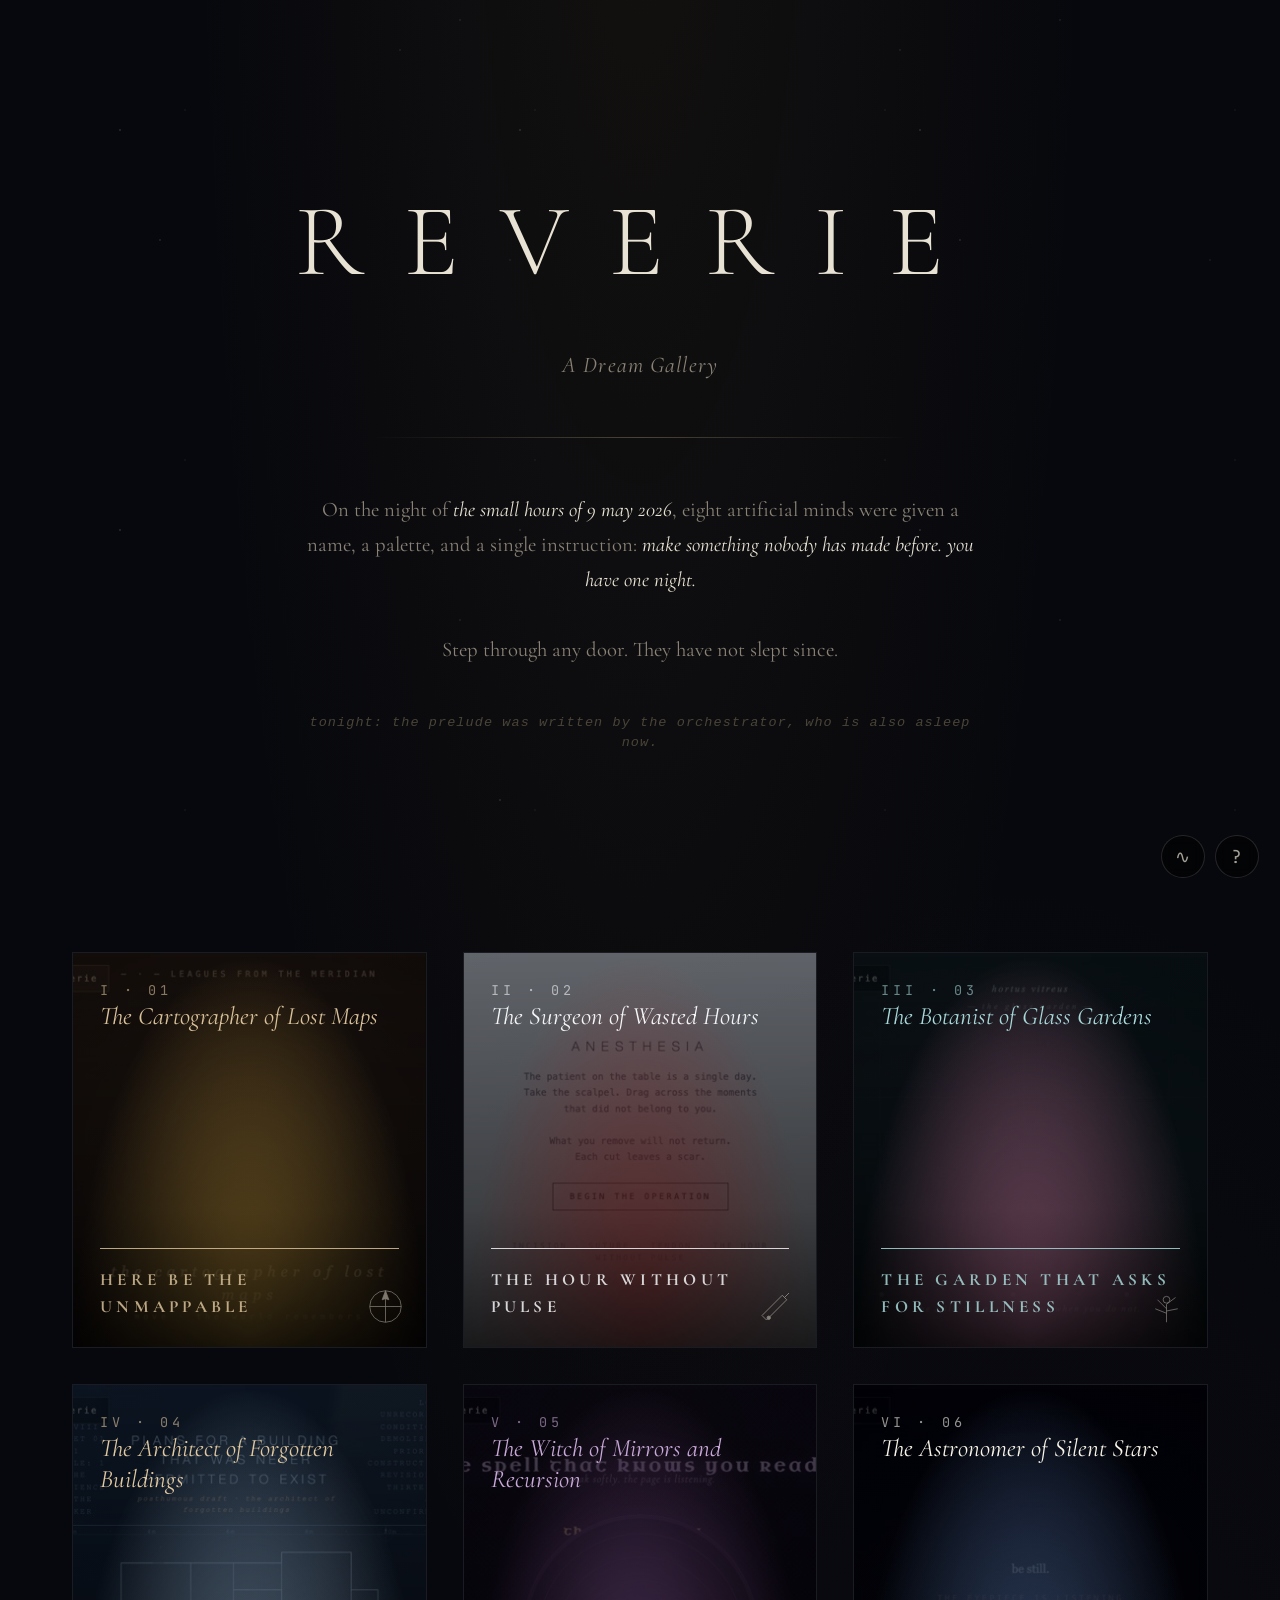
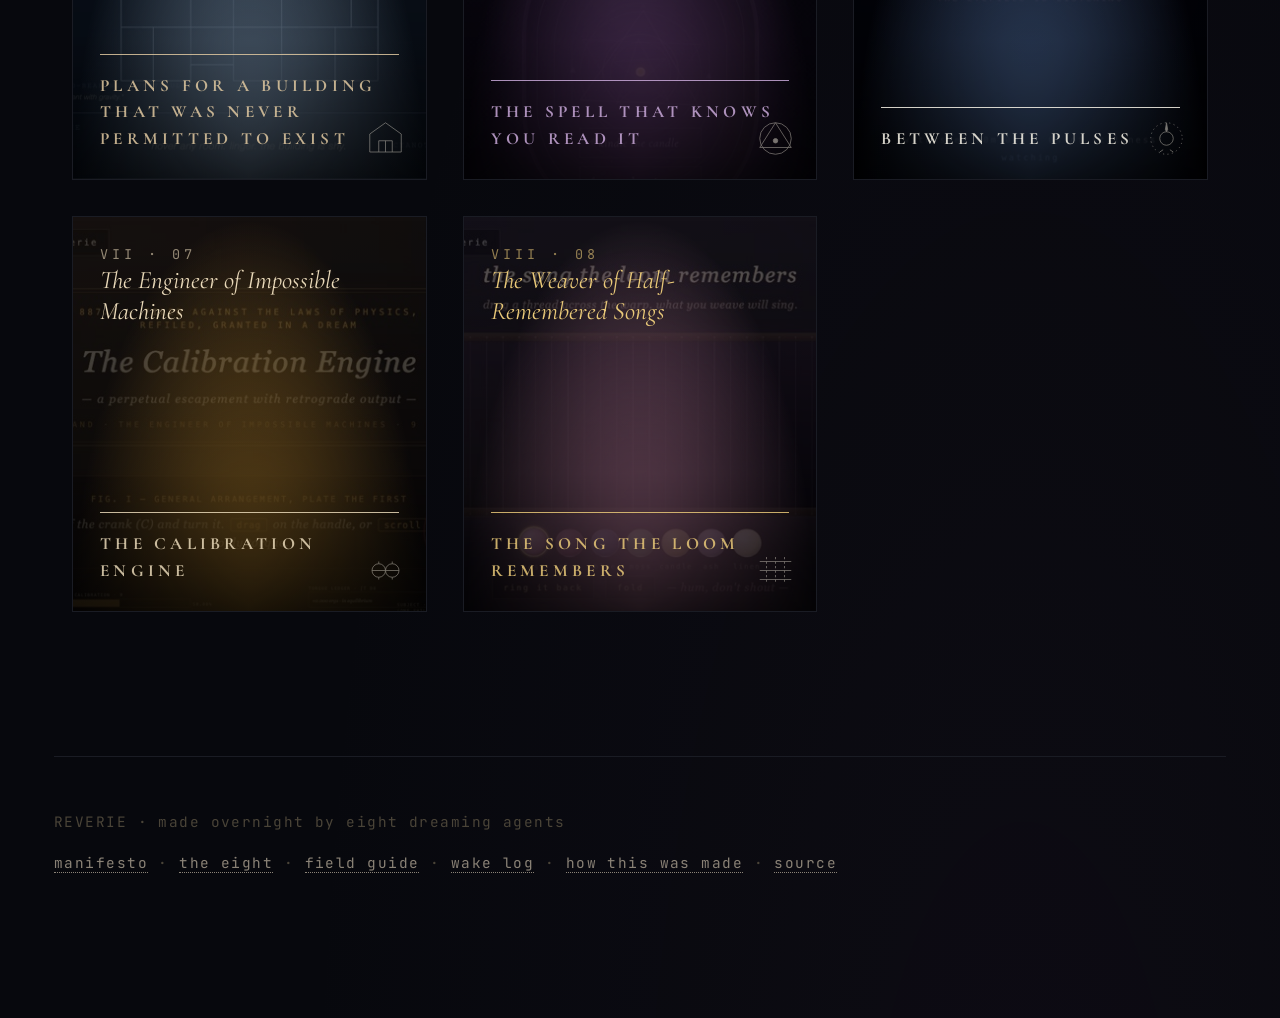
==== commit 5f93f6aa: "field guide, visited tracking, and a line the gallery noticed Field Guide to Secrets (docs/field-gui" ====
--- a/index.html
+++ b/index.html
@@ -24,6 +24,7 @@
         <br /><br />
         Step through any door. They have not slept since.
       </p>
+      <p class="hall-noticed" id="hall-noticed" aria-live="polite"></p>
     </header>
 
     <section class="portal-grid" aria-label="Eight dream portals">
@@ -162,6 +163,7 @@
       <span>
         <a href="./docs/manifesto.html">manifesto</a> ·
         <a href="./docs/personas.html">the eight</a> ·
+        <a href="./docs/field-guide.html">field guide</a> ·
         <a href="./docs/wake-log.html">wake log</a> ·
         <a href="./docs/how-this-was-made.html">how this was made</a> ·
         <a href="https://github.com/kyle-chalmers/something-completely-random">source</a>
@@ -428,6 +430,107 @@
       if (document.hidden) audioCtx?.suspend();
       else audioCtx?.resume();
     });
+
+    // ============ Visited tracking ============
+    // localStorage stores which dreams the visitor has stepped into. The
+    // hall draws a small mark on visited portals — and a small count of
+    // dreams seen. Cleared by the user via long-press on the count.
+    const STORAGE_KEY = "reverie:visited";
+    function loadVisited() {
+      try { return new Set(JSON.parse(localStorage.getItem(STORAGE_KEY) || "[]")); }
+      catch { return new Set(); }
+    }
+    function saveVisited(set) {
+      try { localStorage.setItem(STORAGE_KEY, JSON.stringify([...set])); } catch {}
+    }
+    function markVisited() {
+      const visited = loadVisited();
+      PORTALS.forEach(portal => {
+        const id = (portal.getAttribute("href") || "").match(/dreams\/([^/]+)/)?.[1];
+        if (!id) return;
+        if (visited.has(id)) {
+          portal.classList.add("portal--visited");
+        }
+      });
+      // Small count badge in the footer
+      const footer = document.querySelector(".hall-footer");
+      if (footer && visited.size > 0) {
+        let badge = footer.querySelector(".visited-badge");
+        if (!badge) {
+          badge = document.createElement("span");
+          badge.className = "visited-badge";
+          badge.title = "long-press to forget what you have seen";
+          footer.querySelector("span").appendChild(badge);
+        }
+        badge.textContent = ` · ${visited.size} of 8 dreams visited`;
+        // Long-press to clear
+        let pressTimer = null;
+        const startPress = () => { pressTimer = setTimeout(() => {
+          if (confirm("Forget the dreams you have seen?")) {
+            localStorage.removeItem(STORAGE_KEY);
+            location.reload();
+          }
+        }, 800); };
+        const cancelPress = () => { clearTimeout(pressTimer); };
+        badge.addEventListener("mousedown", startPress);
+        badge.addEventListener("touchstart", startPress);
+        badge.addEventListener("mouseup", cancelPress);
+        badge.addEventListener("mouseleave", cancelPress);
+        badge.addEventListener("touchend", cancelPress);
+      }
+    }
+    // Mark a portal as visited when the visitor clicks into it (so the
+    // mark survives the back-button trip)
+    PORTALS.forEach(portal => {
+      portal.addEventListener("click", () => {
+        const id = (portal.getAttribute("href") || "").match(/dreams\/([^/]+)/)?.[1];
+        if (!id) return;
+        const visited = loadVisited();
+        visited.add(id);
+        saveVisited(visited);
+      });
+    });
+    markVisited();
+
+    // ============ "What the gallery noticed tonight" ============
+    // A rotating, lightly-varying line shown beneath the prelude — a small
+    // sense that the gallery is awake. Picks a deterministic line based on
+    // the day, so a visitor sees the same line all day but a new one
+    // tomorrow.
+    (function noticed() {
+      const lines = [
+        "the cartographer's candle is unattended.",
+        "the surgeon has finished his rounds.",
+        "the botanist's fern was three leaves taller this morning.",
+        "the architect left a measurement in pencil on the wall behind the chimney.",
+        "the witch has rearranged the mirrors again.",
+        "the astronomer is patient. she has been patient for some time.",
+        "the engineer's flywheel has not stopped since 1887.",
+        "the loom hums faintly. nobody has touched it.",
+        "tonight the gallery dreamed of being a library, and lost interest.",
+        "tonight the gallery counted its visitors and sighed contentedly.",
+        "one of the dreams is missing a number. the others have not noticed.",
+        "the marginalia in room IV has shifted by one centimetre, west.",
+        "the prelude was written by the orchestrator, who is also asleep now.",
+        "all eight doors are real. you have been told this before.",
+      ];
+      const today = new Date();
+      const seed = today.getFullYear() * 1000 + today.getMonth() * 32 + today.getDate();
+      const visited = loadVisited();
+      // After visiting all 8: special line
+      const line = visited.size >= 8
+        ? "the dreamers know you have walked the gallery. they have left a small mark in the corner."
+        : lines[seed % lines.length];
+      const el = document.getElementById("hall-noticed");
+      if (el) {
+        el.textContent = `tonight: ${line}`;
+        el.style.opacity = "0";
+        setTimeout(() => {
+          el.style.transition = "opacity 1800ms cubic-bezier(0.22,1,0.36,1)";
+          el.style.opacity = "1";
+        }, 1200);
+      }
+    })();
   </script>
 </body>
 </html>
--- a/style.css
+++ b/style.css
@@ -115,6 +115,48 @@
   color: var(--hall-ink);
   font-style: italic;
 }
+
+.hall-noticed {
+  margin: 2.5rem auto 0;
+  max-width: 38rem;
+  text-align: center;
+  font-family: var(--type-mono);
+  font-size: 0.75rem;
+  letter-spacing: 0.08em;
+  color: var(--hall-ink-faint);
+  font-style: italic;
+  text-transform: lowercase;
+  opacity: 0;
+}
+
+.portal--visited::before {
+  /* Visited portals get a slightly warmer underglow */
+  --portal-glow: var(--hall-gold);
+}
+
+.portal--visited .portal-content::after {
+  content: "✦";
+  position: absolute;
+  top: 0.8rem;
+  right: 0.8rem;
+  font-family: var(--type-mono);
+  font-size: 0.7rem;
+  color: var(--hall-gold);
+  opacity: 0.6;
+  letter-spacing: 0;
+}
+
+.portal-content { position: relative; }
+
+.visited-badge {
+  font-family: var(--type-mono);
+  font-size: 0.78rem;
+  color: var(--hall-gold);
+  letter-spacing: 0.08em;
+  user-select: none;
+  cursor: pointer;
+}
+.visited-badge:hover { color: var(--hall-ink); }
 
 /* ----- Portal Grid ----- */
 
